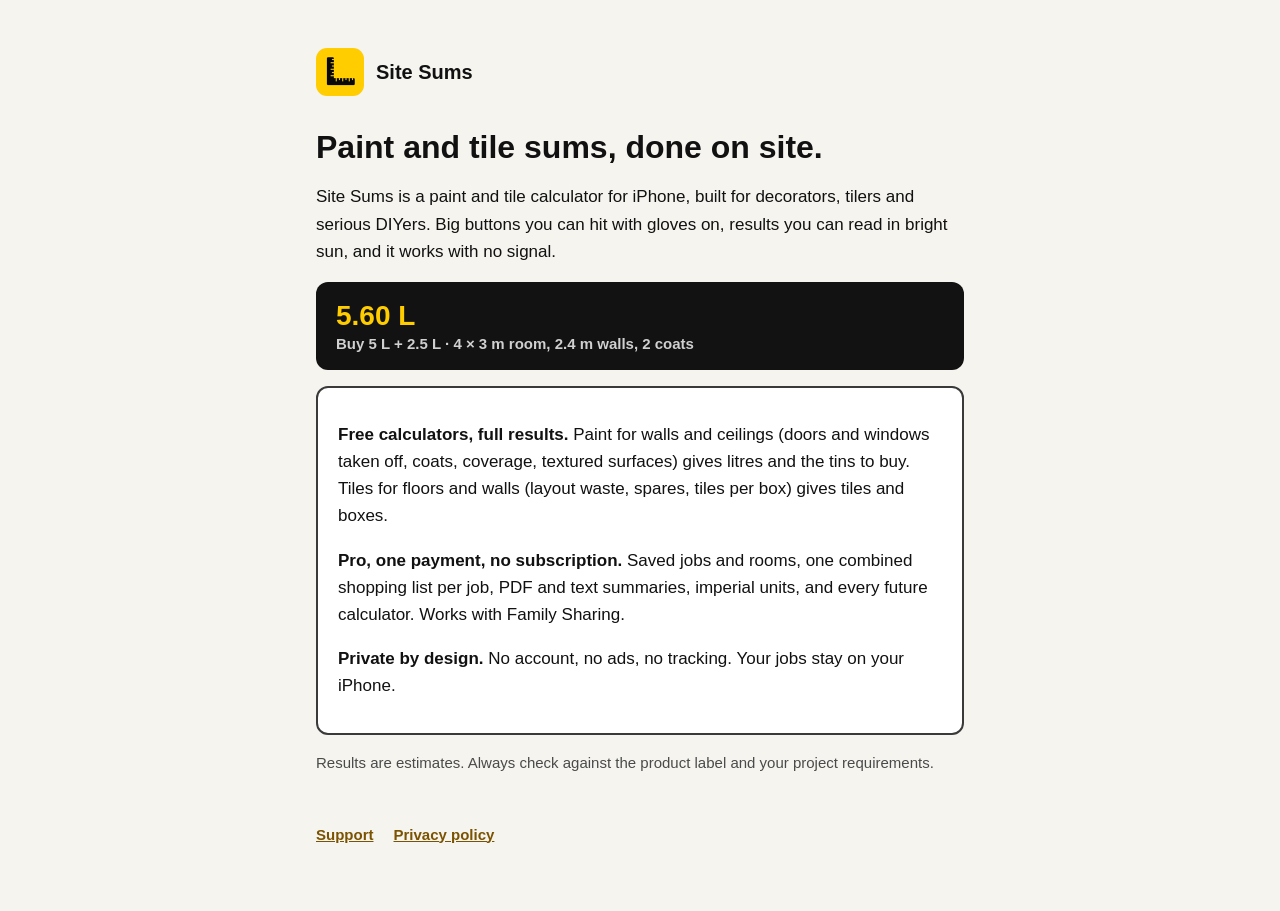
==== index.html @ 5bbbb06e "Site Sums website: home, privacy policy, support" ====
<!doctype html>
<html lang="en-GB">
<head>
<meta charset="utf-8"><meta name="viewport" content="width=device-width, initial-scale=1">
<title>Site Sums: Paint &amp; Tile</title>
<meta name="description" content="Paint and tile calculator for decorators, tilers and serious DIYers. Litres, tins, tiles and boxes in seconds. Works offline. Private by design.">
<link rel="icon" href="[data-uri]">
<link rel="stylesheet" href="style.css">
</head>
<body><main>
<header><img src="[data-uri]" alt=""><a href="index.html">Site Sums</a></header>
<h1>Paint and tile sums, done on site.</h1>
<p>Site Sums is a paint and tile calculator for iPhone, built for decorators, tilers and serious DIYers. Big buttons you can hit with gloves on, results you can read in bright sun, and it works with no signal.</p>
<div class="readout">5.60 L<span>Buy 5 L + 2.5 L · 4 × 3 m room, 2.4 m walls, 2 coats</span></div>
<div class="card">
<p><strong>Free calculators, full results.</strong> Paint for walls and ceilings (doors and windows taken off, coats, coverage, textured surfaces) gives litres and the tins to buy. Tiles for floors and walls (layout waste, spares, tiles per box) gives tiles and boxes.</p>
<p><strong>Pro, one payment, no subscription.</strong> Saved jobs and rooms, one combined shopping list per job, PDF and text summaries, imperial units, and every future calculator. Works with Family Sharing.</p>
<p><strong>Private by design.</strong> No account, no ads, no tracking. Your jobs stay on your iPhone.</p>
</div>
<p class="muted">Results are estimates. Always check against the product label and your project requirements.</p>
<nav><a href="support.html">Support</a><a href="privacy.html">Privacy policy</a></nav>
</main></body>
</html>
---- style.css ----
/* Site Hi-Vis colours (see docs/DESIGN.md). Layout follows the Tagwise site template. */
:root { --bg: #F5F4EF; --text: #111111; --muted: #4A4A4A; --accent: #7A5200; --card: #FFFFFF; --edge: #3A3A3A; --hivis: #FFCC00; }
@media (prefers-color-scheme: dark) { :root { --bg: #0E0E0E; --text: #F2F2F2; --muted: #B8B8B8; --accent: #FFCC00; --card: #1C1C1E; --edge: #8E8E93; } }
* { box-sizing: border-box; }
body { margin: 0; background: var(--bg); color: var(--text); font: 17px/1.6 -apple-system, BlinkMacSystemFont, "Segoe UI", Roboto, sans-serif; }
main { max-width: 680px; margin: 0 auto; padding: 48px 16px 64px; }
header { display: flex; align-items: center; gap: 12px; margin-bottom: 32px; }
header img { width: 48px; height: 48px; border-radius: 11px; }
header a { color: var(--text); text-decoration: none; font-weight: 800; font-size: 20px; }
h1 { font-size: 32px; line-height: 1.2; margin: 0 0 8px; font-weight: 800; }
h2 { font-size: 20px; margin: 32px 0 8px; font-weight: 800; }
p, li { color: var(--text); }
.muted { color: var(--muted); font-size: 15px; }
a { color: var(--accent); font-weight: 600; }
.card { background: var(--card); border: 2px solid var(--edge); border-radius: 12px; padding: 16px 20px; margin: 16px 0; }
.readout { background: #121212; color: #FFCC00; border-radius: 12px; padding: 16px 20px; margin: 16px 0; font: 800 28px/1.3 ui-rounded, -apple-system, sans-serif; }
.readout span { display: block; color: #D0D0D0; font-size: 15px; font-weight: 600; }
nav { margin-top: 48px; display: flex; gap: 20px; font-size: 15px; }
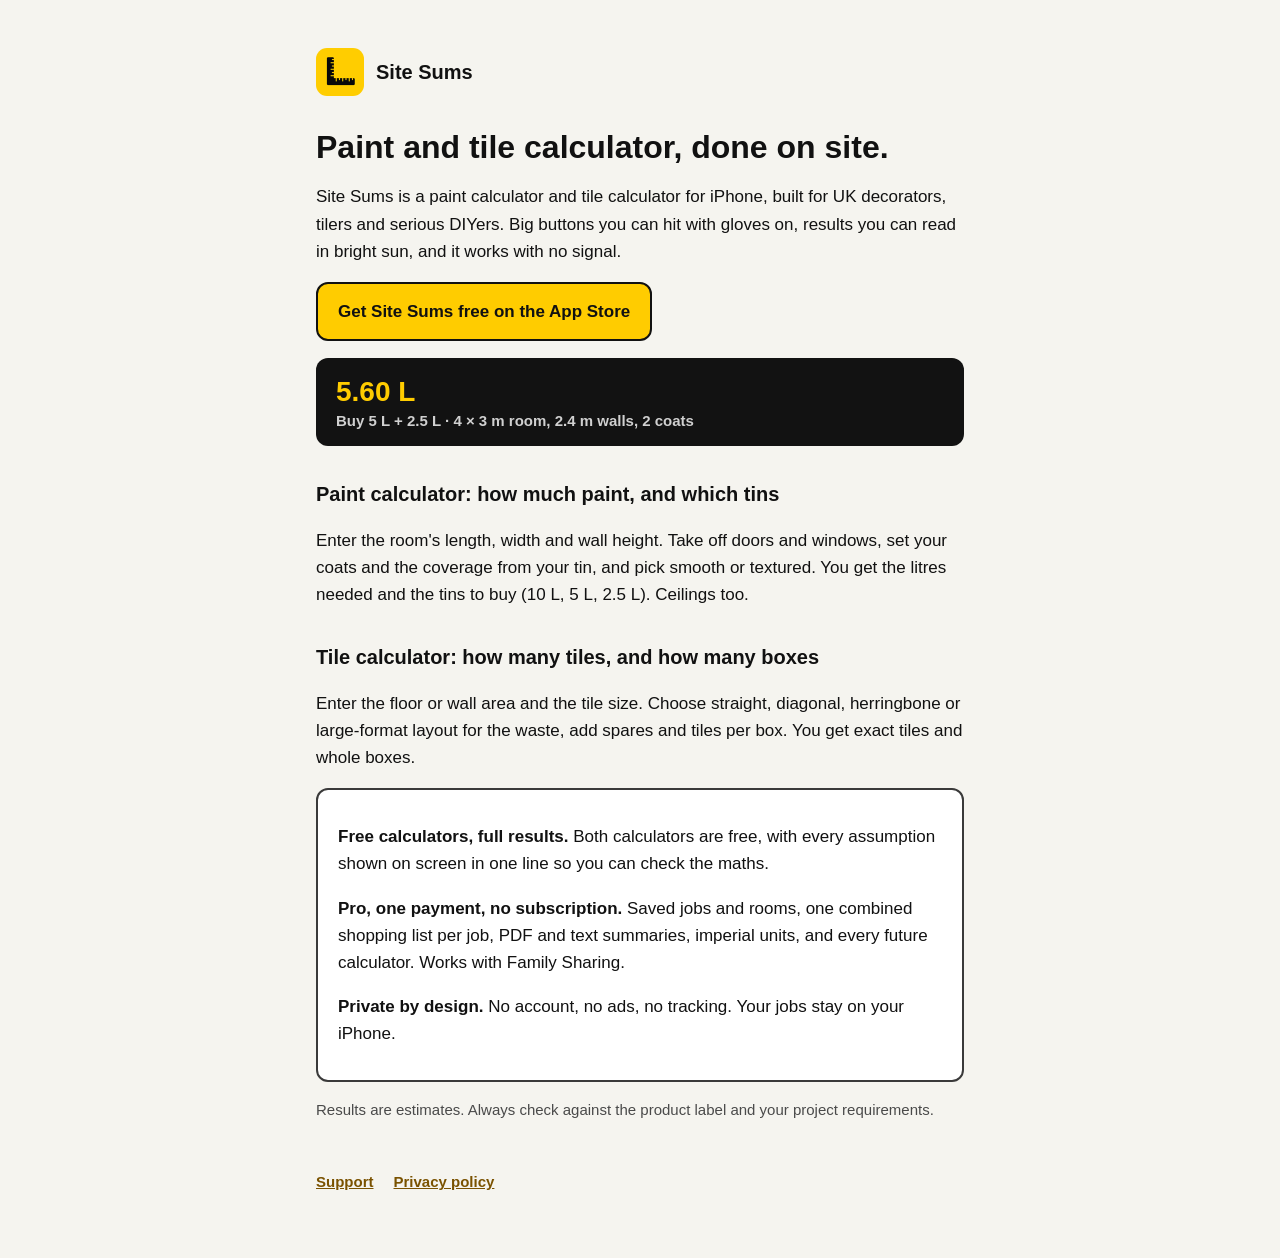
==== commit be7892eb: "Add App Store link, Smart App Banner and paint/tile calculator headings" ====
--- a/index.html
+++ b/index.html
@@ -2,18 +2,30 @@
 <html lang="en-GB">
 <head>
 <meta charset="utf-8"><meta name="viewport" content="width=device-width, initial-scale=1">
-<title>Site Sums: Paint &amp; Tile</title>
-<meta name="description" content="Paint and tile calculator for decorators, tilers and serious DIYers. Litres, tins, tiles and boxes in seconds. Works offline. Private by design.">
+<title>Paint Calculator &amp; Tile Calculator for iPhone | Site Sums</title>
+<meta name="description" content="Free paint calculator and tile calculator for UK decorators, tilers and DIYers. How much paint (litres and tins) and how many tiles and boxes, in seconds. Works offline.">
+<meta name="apple-itunes-app" content="app-id=6836023140">
+<link rel="canonical" href="https://c7j8jmcc69-debug.github.io/sitesums/">
+<meta property="og:title" content="Site Sums: paint and tile calculator for iPhone">
+<meta property="og:description" content="Litres, tins, tiles and boxes in seconds. Built for site: big buttons, high contrast, works offline.">
+<meta property="og:url" content="https://c7j8jmcc69-debug.github.io/sitesums/">
+<meta property="og:type" content="website">
+<script type="application/ld+json">{"@context":"https://schema.org","@type":"SoftwareApplication","name":"Site Sums: Paint & Tile","operatingSystem":"iOS","applicationCategory":"UtilitiesApplication","description":"Paint calculator and tile calculator for UK decorators, tilers and DIYers.","url":"https://apps.apple.com/gb/app/id6836023140","offers":{"@type":"Offer","price":"0","priceCurrency":"GBP"}}</script>
 <link rel="icon" href="[data-uri]">
 <link rel="stylesheet" href="style.css">
 </head>
 <body><main>
 <header><img src="[data-uri]" alt=""><a href="index.html">Site Sums</a></header>
-<h1>Paint and tile sums, done on site.</h1>
-<p>Site Sums is a paint and tile calculator for iPhone, built for decorators, tilers and serious DIYers. Big buttons you can hit with gloves on, results you can read in bright sun, and it works with no signal.</p>
+<h1>Paint and tile calculator, done on site.</h1>
+<p>Site Sums is a paint calculator and tile calculator for iPhone, built for UK decorators, tilers and serious DIYers. Big buttons you can hit with gloves on, results you can read in bright sun, and it works with no signal.</p>
+<p><a class="store" href="https://apps.apple.com/gb/app/id6836023140">Get Site Sums free on the App Store</a></p>
 <div class="readout">5.60 L<span>Buy 5 L + 2.5 L · 4 × 3 m room, 2.4 m walls, 2 coats</span></div>
+<h2>Paint calculator: how much paint, and which tins</h2>
+<p>Enter the room's length, width and wall height. Take off doors and windows, set your coats and the coverage from your tin, and pick smooth or textured. You get the litres needed and the tins to buy (10 L, 5 L, 2.5 L). Ceilings too.</p>
+<h2>Tile calculator: how many tiles, and how many boxes</h2>
+<p>Enter the floor or wall area and the tile size. Choose straight, diagonal, herringbone or large-format layout for the waste, add spares and tiles per box. You get exact tiles and whole boxes.</p>
 <div class="card">
-<p><strong>Free calculators, full results.</strong> Paint for walls and ceilings (doors and windows taken off, coats, coverage, textured surfaces) gives litres and the tins to buy. Tiles for floors and walls (layout waste, spares, tiles per box) gives tiles and boxes.</p>
+<p><strong>Free calculators, full results.</strong> Both calculators are free, with every assumption shown on screen in one line so you can check the maths.</p>
 <p><strong>Pro, one payment, no subscription.</strong> Saved jobs and rooms, one combined shopping list per job, PDF and text summaries, imperial units, and every future calculator. Works with Family Sharing.</p>
 <p><strong>Private by design.</strong> No account, no ads, no tracking. Your jobs stay on your iPhone.</p>
 </div>
--- a/style.css
+++ b/style.css
@@ -16,3 +16,4 @@
 .readout { background: #121212; color: #FFCC00; border-radius: 12px; padding: 16px 20px; margin: 16px 0; font: 800 28px/1.3 ui-rounded, -apple-system, sans-serif; }
 .readout span { display: block; color: #D0D0D0; font-size: 15px; font-weight: 600; }
 nav { margin-top: 48px; display: flex; gap: 20px; font-size: 15px; }
+.store { display: inline-block; background: var(--hivis); color: #111111; border: 2px solid #111111; border-radius: 12px; padding: 14px 20px; min-height: 56px; text-decoration: none; font-weight: 800; }
